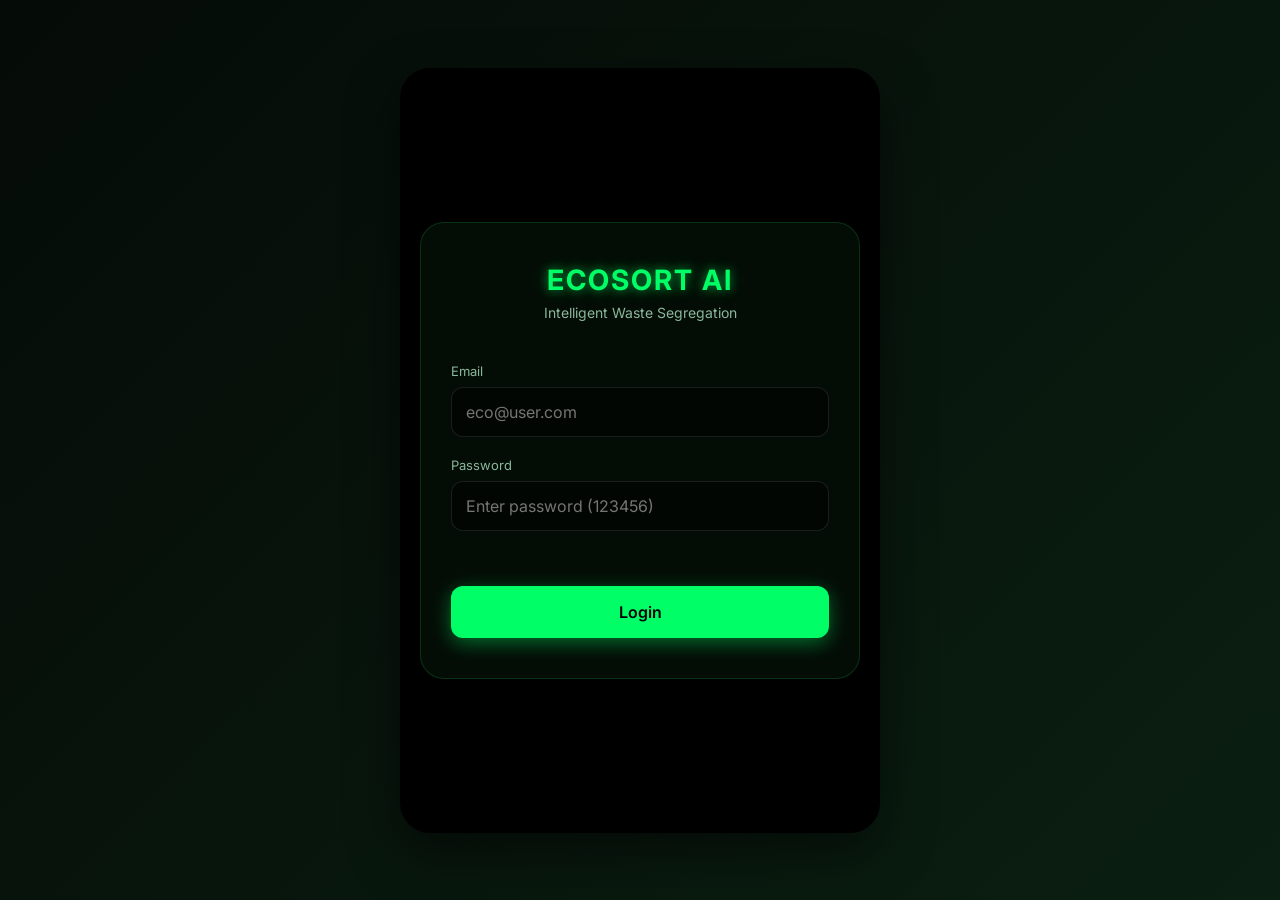
==== index.html @ d66d532b "Rename index .html to index.html" ====
<!DOCTYPE html>
<html lang="en">

<head>
    <meta charset="UTF-8">
    <meta name="viewport" content="width=device-width, initial-scale=1.0">
    <title>ECOSORT AI — Intelligent Waste Segregation & Eco-Reward System</title>
    <link href="https://fonts.googleapis.com/css2?family=Inter:wght@300;400;600;700&display=swap" rel="stylesheet">
    <link rel="stylesheet" href="style.css">
</head>

<body>
    <div class="app-container">

        <!-- Screen 1: Login -->
        <section id="login-screen" class="screen active">
            <div class="glass-card">
                <div class="logo">
                    <h2>ECOSORT AI</h2>
                    <p>Intelligent Waste Segregation</p>
                </div>
                <form id="login-form">
                    <div class="input-group">
                        <label for="email">Email</label>
                        <input type="email" id="email" required placeholder="eco@user.com">
                    </div>
                    <div class="input-group">
                        <label for="password">Password</label>
                        <input type="password" id="password" required placeholder="Enter password (123456)">
                    </div>
                    <div id="login-error" class="error-msg"></div>
                    <button type="submit" class="btn primary-btn glow">Login</button>
                </form>
            </div>
        </section>

        <!-- Screen 2: QR Scan -->
        <section id="scan-screen" class="screen">
            <div class="glass-card text-center">
                <h2>Scan Waste QR</h2>
                <p>Align the QR code to start the sorting process</p>

                <div class="scanner-container">
                    <div class="qr-placeholder">
                        <div class="scan-line" id="scan-line"></div>
                        <img src="qr-code.jpeg" class="qr-image" alt="Waste QR Code">
                    </div>
                </div>

                <div id="scan-success-msg" class="success-msg hidden">✓ Scan Successful — Welcome, Eco User!</div>
                <button id="btn-scan" class="btn primary-btn glow mt-20">Scan QR</button>
            </div>
        </section>

        <!-- Screen 3: Waste Type Selection -->
        <section id="type-screen" class="screen">
            <div class="glass-card text-center">
                <h2>Select Waste Type</h2>
                <p>Help the AI categorize the scanned item</p>

                <div class="waste-types">
                    <div class="waste-card" data-type="dry">
                        <div class="icon">🍂</div>
                        <h3>Dry Waste</h3>
                        <p>Paper, plastic, glass</p>
                    </div>
                    <div class="waste-card" data-type="wet">
                        <div class="icon">💧</div>
                        <h3>Wet Waste</h3>
                        <p>Food, organic matter</p>
                    </div>
                </div>
            </div>
        </section>

        <!-- Screen 4: Weight Measurement -->
        <section id="weight-screen" class="screen">
            <div class="glass-card text-center">
                <h2>Measuring Weight</h2>
                <div class="measurement-container">
                    <div id="measuring-loader" class="loader">
                        <div class="spinner"></div>
                        <p>Measuring...</p>
                    </div>
                    <div id="weight-result" class="weight-display hidden">
                        <span id="weight-value">0</span><span class="unit">g</span>
                    </div>
                </div>
            </div>
        </section>

        <!-- Screen 5: Automatic Sorting -->
        <section id="sorting-screen" class="screen">
            <div class="glass-card text-center">
                <h2>Sorting Waste</h2>
                <div class="sorting-container">
                    <div class="sorting-animation">
                        <div class="box"></div>
                        <div class="arrow">⬇️</div>
                        <div class="bin">🗑️</div>
                    </div>
                    <p id="sorting-status">Analyzing and sorting...</p>
                    <h3 id="sorting-success" class="success-msg hidden">✓ Waste Sorted Successfully</h3>
                </div>
            </div>
        </section>

        <!-- Screen 6: Eco Points -->
        <section id="points-screen" class="screen">
            <div class="glass-card text-center">
                <h2>Eco Points Earned!</h2>
                <div class="points-container">
                    <div class="points-circle glow-circle">
                        <span class="plus">+</span><span id="points-added">10</span>
                    </div>
                    <div class="total-points-display">
                        Total Points: <strong id="total-points">0</strong>
                    </div>
                    <div class="progress-bar-container">
                        <div class="progress-bar" id="points-progress"></div>
                    </div>
                </div>
                <p class="points-msg">Great job! You are making a difference.</p>
                <button id="btn-next-badge" class="btn primary-btn glow mt-20">View Reward</button>
            </div>
        </section>

        <!-- Screen 7: Reward Badge -->
        <section id="badge-screen" class="screen">
            <div class="glass-card text-center">
                <h2>Your Eco Badge</h2>
                <div class="badge-container">
                    <div id="badge-icon" class="badge-icon glow-icon">🌱</div>
                    <h3 id="badge-title">Beginner</h3>
                    <p id="badge-desc">Start your eco journey!</p>
                </div>

                <div class="feedback-quotes">
                    <p id="random-quote" class="italic-quote">“Small action. Big impact. Keep going! 💚”</p>
                </div>

                <button id="btn-sort-another" class="btn outline-btn mt-20">Sort Another Item</button>
            </div>
        </section>

    </div>

    <!-- App Logic -->
    <script src="script.js"></script>
</body>

</html>
---- style.css ----
:root {
    --bg-color-start: #050b07;
    --bg-color-end: #0a1f11;
    --card-bg: rgba(10, 31, 17, 0.4);
    --card-border: rgba(30, 200, 80, 0.2);
    --neon-green: #00ff66;
    --neon-glow: 0 0 10px rgba(0, 255, 102, 0.5), 0 0 20px rgba(0, 255, 102, 0.3);
    --text-primary: #e0f2e5;
    --text-secondary: #8ab89a;
    --error-color: #ff3b30;
}

* {
    box-sizing: border-box;
    margin: 0;
    padding: 0;
    font-family: 'Inter', sans-serif;
}

body {
    background: linear-gradient(135deg, var(--bg-color-start), var(--bg-color-end));
    color: var(--text-primary);
    min-height: 100vh;
    display: flex;
    justify-content: center;
    align-items: center;
    overflow: hidden; /* Single page app feel */
}

.app-container {
    width: 100%;
    max-width: 480px;
    height: 100vh;
    position: relative;
    display: flex;
    justify-content: center;
    align-items: center;
    padding: 20px;
}

@media (min-width: 481px) {
    .app-container {
        height: 85vh;
        max-height: 800px;
        border-radius: 30px;
        box-shadow: 0 20px 50px rgba(0,0,0,0.5);
        background: #000;
        overflow: hidden;
    }
}

/* Screen Transitions */
.screen {
    position: absolute;
    top: 0;
    left: 0;
    width: 100%;
    height: 100%;
    padding: 20px;
    display: flex;
    justify-content: center;
    align-items: center;
    opacity: 0;
    visibility: hidden;
    transition: opacity 0.4s ease-in-out, transform 0.4s ease-in-out;
    transform: translateY(20px) scale(0.98);
}

.screen.active {
    opacity: 1;
    visibility: visible;
    transform: translateY(0) scale(1);
}

/* Glassmorphism Cards */
.glass-card {
    background: var(--card-bg);
    backdrop-filter: blur(12px);
    -webkit-backdrop-filter: blur(12px);
    border: 1px solid var(--card-border);
    border-radius: 24px;
    padding: 40px 30px;
    width: 100%;
    box-shadow: 0 10px 30px rgba(0,0,0,0.3);
    text-align: center;
}

.logo h2 {
    font-size: 28px;
    font-weight: 700;
    letter-spacing: 2px;
    color: var(--neon-green);
    text-shadow: var(--neon-glow);
    margin-bottom: 5px;
}

.logo p {
    color: var(--text-secondary);
    font-size: 14px;
    margin-bottom: 40px;
}

h2 {
    font-size: 24px;
    font-weight: 600;
    margin-bottom: 10px;
    color: #fff;
}

p {
    color: var(--text-secondary);
    font-size: 14px;
    margin-bottom: 25px;
    line-height: 1.5;
}

/* Forms and Inputs */
.input-group {
    text-align: left;
    margin-bottom: 20px;
}

.input-group label {
    display: block;
    margin-bottom: 8px;
    font-size: 13px;
    color: var(--text-secondary);
}

.input-group input {
    width: 100%;
    padding: 14px;
    background: rgba(0,0,0,0.5);
    border: 1px solid rgba(255,255,255,0.1);
    border-radius: 12px;
    color: #fff;
    font-size: 16px;
    transition: all 0.3s ease;
}

.input-group input:focus {
    outline: none;
    border-color: var(--neon-green);
    box-shadow: 0 0 10px rgba(0, 255, 102, 0.2);
}

.error-msg {
    color: var(--error-color);
    font-size: 13px;
    margin-bottom: 15px;
    min-height: 20px;
}

.success-msg {
    color: var(--neon-green);
    font-weight: 600;
    margin-top: 15px;
    animation: fadeIn 0.3s ease;
}

.hidden {
    display: none !important;
}

/* Buttons */
.btn {
    width: 100%;
    padding: 16px;
    border: none;
    border-radius: 12px;
    font-size: 16px;
    font-weight: 600;
    cursor: pointer;
    transition: all 0.3s ease;
}

.primary-btn {
    background: var(--neon-green);
    color: #000;
}

.primary-btn:hover {
    background: #00e65c;
    transform: translateY(-2px);
}

.primary-btn.glow {
    box-shadow: 0 5px 20px rgba(0, 255, 102, 0.4);
}

.primary-btn.glow:active {
    transform: translateY(0);
    box-shadow: 0 2px 10px rgba(0, 255, 102, 0.4);
}

.outline-btn {
    background: transparent;
    color: var(--neon-green);
    border: 1px solid var(--neon-green);
}

.outline-btn:hover {
    background: rgba(0, 255, 102, 0.1);
}

.mt-20 { margin-top: 20px; }

/* QR Scanner */
.scanner-container {
    position: relative;
    width: 220px;
    height: 220px;
    margin: 0 auto 30px;
    border: 2px solid rgba(0, 255, 102, 0.3);
    border-radius: 20px;
    overflow: hidden;
    display: flex;
    justify-content: center;
    align-items: center;
    background: rgba(0,0,0,0.4);
}

.qr-image {
    width: 140px;
    height: 140px;
    object-fit: cover;
    border-radius: 10px;
    opacity: 0.8;
}

.scan-line {
    position: absolute;
    top: 0;
    left: 0;
    width: 100%;
    height: 4px;
    background: var(--neon-green);
    box-shadow: 0 0 15px var(--neon-green);
    display: none;
}

@keyframes scan {
    0% { top: 0; }
    50% { top: 100%; }
    100% { top: 0; }
}

.scanning .scan-line {
    display: block;
    animation: scan 2s linear infinite;
}

.scanning .qr-image {
    opacity: 1;
    filter: drop-shadow(0 0 8px var(--neon-green));
}

/* Waste Types */
.waste-types {
    display: flex;
    gap: 15px;
    margin-top: 20px;
}

.waste-card {
    flex: 1;
    background: rgba(255,255,255,0.03);
    border: 1px solid rgba(255,255,255,0.1);
    border-radius: 16px;
    padding: 20px 10px;
    cursor: pointer;
    transition: all 0.3s ease;
}

.waste-card:hover {
    background: rgba(255,255,255,0.08);
}

.waste-card.selected {
    border-color: var(--neon-green);
    background: rgba(0, 255, 102, 0.1);
    box-shadow: inset 0 0 15px rgba(0, 255, 102, 0.2);
}

.waste-card .icon {
    font-size: 32px;
    margin-bottom: 10px;
}

.waste-card h3 {
    font-size: 16px;
    color: #fff;
    margin-bottom: 5px;
}

.waste-card p {
    font-size: 11px;
    margin-bottom: 0;
}

/* Loader & Weight Display */
.measurement-container {
    height: 150px;
    display: flex;
    flex-direction: column;
    justify-content: center;
    align-items: center;
}

.loader {
    display: flex;
    flex-direction: column;
    align-items: center;
}

.spinner {
    width: 50px;
    height: 50px;
    border: 3px solid rgba(0, 255, 102, 0.1);
    border-top: 3px solid var(--neon-green);
    border-radius: 50%;
    animation: spin 1s linear infinite;
    margin-bottom: 15px;
}

@keyframes spin {
    0% { transform: rotate(0deg); }
    100% { transform: rotate(360deg); }
}

.weight-display {
    animation: scaleIn 0.5s cubic-bezier(0.175, 0.885, 0.32, 1.275);
}

#weight-value {
    font-size: 64px;
    font-weight: 700;
    color: var(--neon-green);
    text-shadow: var(--neon-glow);
}

.unit {
    font-size: 24px;
    color: var(--text-secondary);
    margin-left: 5px;
}

/* Sorting Animation */
.sorting-container {
    margin: 30px 0;
}

.sorting-animation {
    display: flex;
    flex-direction: column;
    align-items: center;
    gap: 15px;
    margin-bottom: 30px;
    height: 120px;
}

.sorting-animation .box {
    width: 40px;
    height: 40px;
    background: var(--text-secondary);
    border-radius: 8px;
    animation: moveDown 2s ease-in-out infinite;
}

.sorting-animation .arrow {
    font-size: 24px;
    opacity: 0.5;
}

.sorting-animation .bin {
    font-size: 40px;
}

@keyframes moveDown {
    0% { transform: translateY(-10px); opacity: 0; }
    30% { opacity: 1; }
    70% { transform: translateY(30px); opacity: 1; }
    100% { transform: translateY(40px); opacity: 0; }
}

/* Points Screen */
.points-container {
    margin: 30px 0;
}

.points-circle {
    width: 120px;
    height: 120px;
    border-radius: 50%;
    border: 2px solid var(--neon-green);
    margin: 0 auto 20px;
    display: flex;
    justify-content: center;
    align-items: center;
    font-size: 36px;
    font-weight: 700;
    color: var(--neon-green);
    background: rgba(0, 255, 102, 0.05);
}

.glow-circle {
    box-shadow: 0 0 30px rgba(0, 255, 102, 0.2), inset 0 0 20px rgba(0, 255, 102, 0.1);
    animation: pulseGlow 2s infinite alternate;
}

@keyframes pulseGlow {
    from { box-shadow: 0 0 20px rgba(0, 255, 102, 0.2), inset 0 0 10px rgba(0, 255, 102, 0.1); }
    to { box-shadow: 0 0 40px rgba(0, 255, 102, 0.4), inset 0 0 25px rgba(0, 255, 102, 0.2); }
}

.total-points-display {
    font-size: 18px;
    margin-bottom: 15px;
}

.progress-bar-container {
    width: 100%;
    height: 8px;
    background: rgba(255,255,255,0.1);
    border-radius: 4px;
    overflow: hidden;
}

.progress-bar {
    height: 100%;
    width: 0%;
    background: var(--neon-green);
    box-shadow: 0 0 10px var(--neon-green);
    transition: width 1s ease-out;
}

/* Badge Screen */
.badge-container {
    padding: 30px;
    background: rgba(255,255,255,0.02);
    border-radius: 20px;
    margin-bottom: 20px;
}

.badge-icon {
    font-size: 80px;
    margin-bottom: 15px;
    display: inline-block;
}

.glow-icon {
    filter: drop-shadow(0 0 15px rgba(255, 255, 255, 0.3));
    animation: float 3s ease-in-out infinite;
}

@keyframes float {
    0% { transform: translateY(0px); }
    50% { transform: translateY(-10px); }
    100% { transform: translateY(0px); }
}

#badge-title {
    font-size: 22px;
    color: var(--neon-green);
}

.italic-quote {
    font-style: italic;
    color: #fff;
    opacity: 0.8;
    margin: 20px 0;
    font-size: 15px;
    min-height: 45px;
}

/* Keyframes */
@keyframes fadeIn {
    from { opacity: 0; transform: translateY(5px); }
    to { opacity: 1; transform: translateY(0); }
}

@keyframes scaleIn {
    from { opacity: 0; transform: scale(0.8); }
    to { opacity: 1; transform: scale(1); }
}
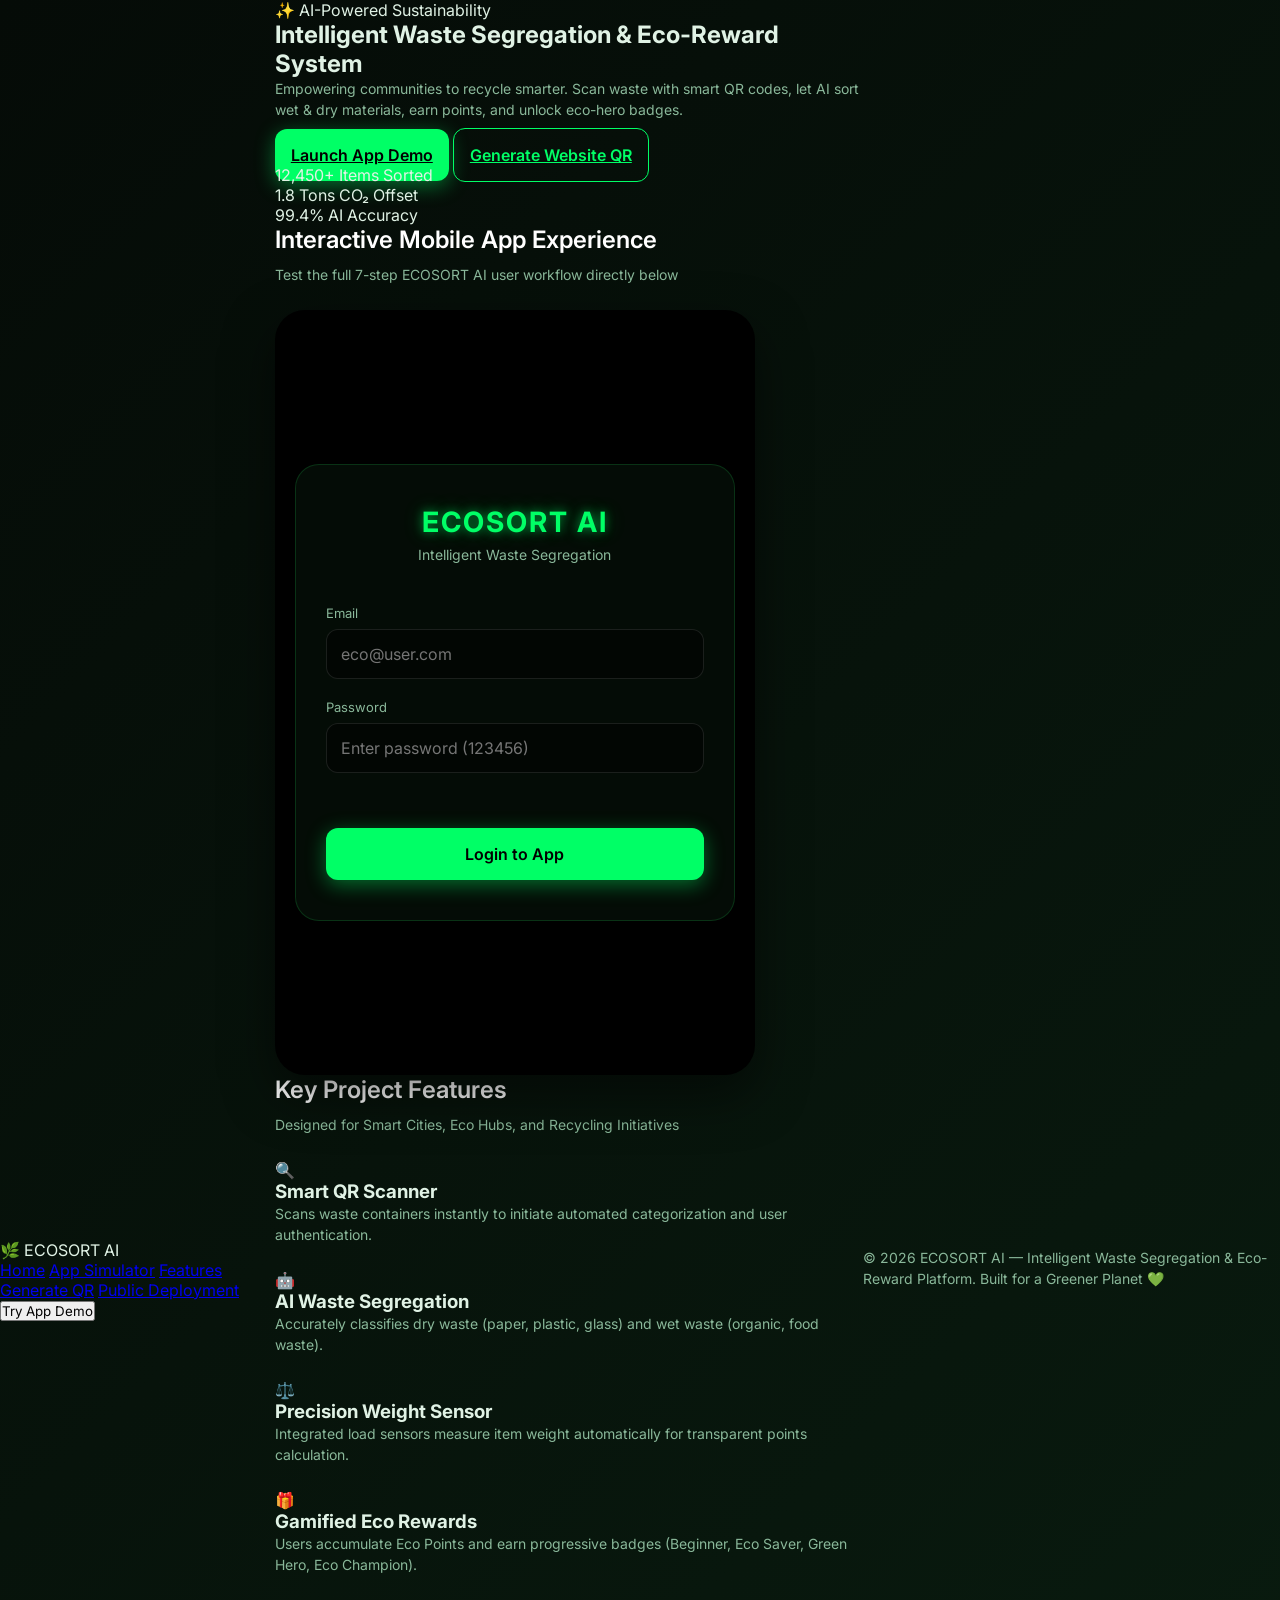
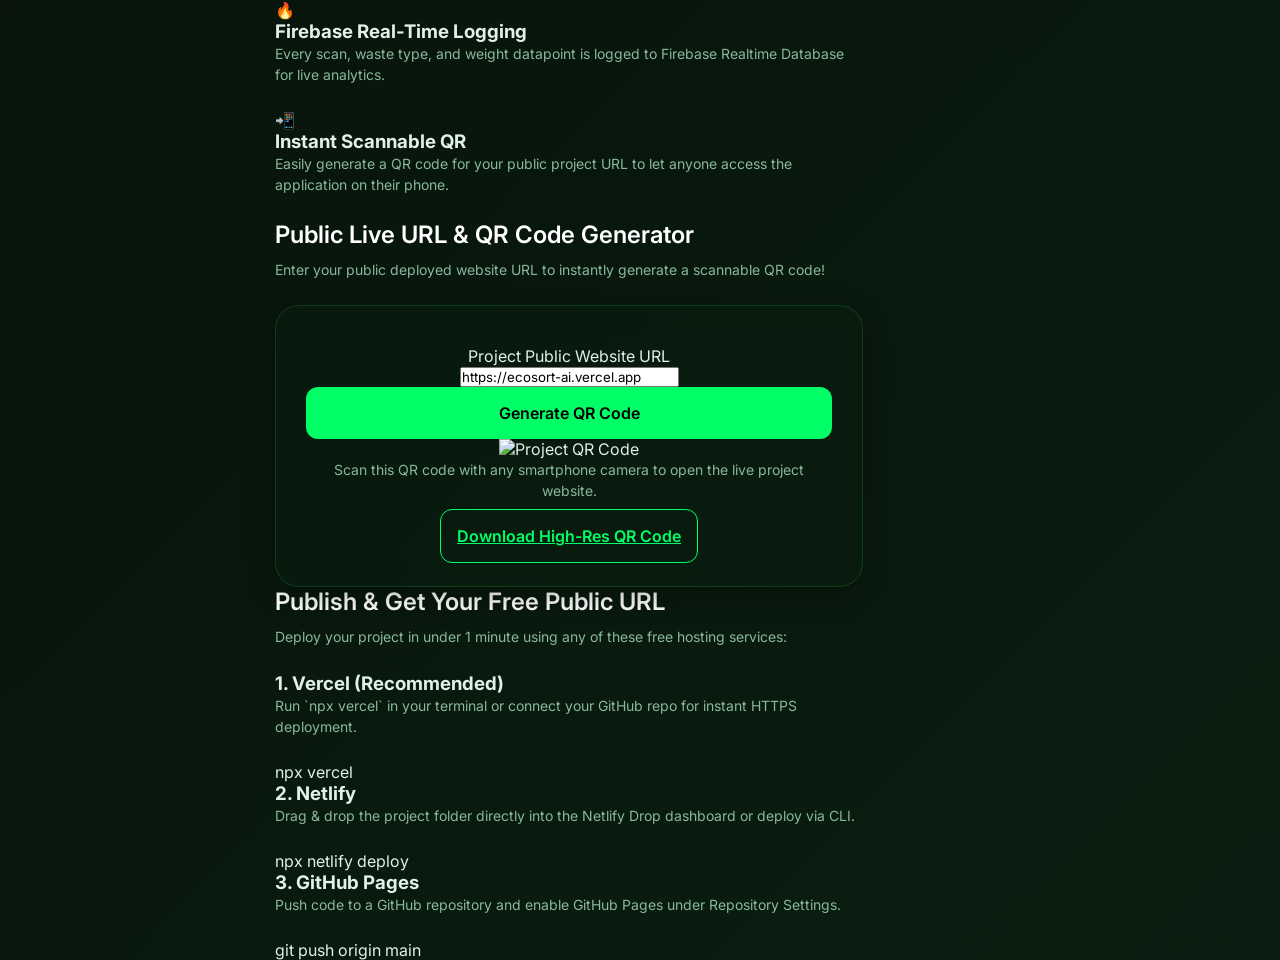
==== commit 76e6d80a: "Add files via upload" ====
--- a/index.html
+++ b/index.html
@@ -4,146 +4,302 @@
 <head>
     <meta charset="UTF-8">
     <meta name="viewport" content="width=device-width, initial-scale=1.0">
-    <title>ECOSORT AI — Intelligent Waste Segregation & Eco-Reward System</title>
-    <link href="https://fonts.googleapis.com/css2?family=Inter:wght@300;400;600;700&display=swap" rel="stylesheet">
+    <title>ECOSORT AI — Intelligent Waste Segregation & Eco-Reward Platform</title>
+    <meta name="description" content="AI-Powered Waste Segregation and Eco-Reward System. Scan waste, segregate automatically, and earn rewards for a cleaner planet.">
+    <link href="https://fonts.googleapis.com/css2?family=Inter:wght@300;400;500;600;700;800&display=swap" rel="stylesheet">
     <link rel="stylesheet" href="style.css">
 </head>
 
 <body>
-    <div class="app-container">
-
-        <!-- Screen 1: Login -->
-        <section id="login-screen" class="screen active">
-            <div class="glass-card">
-                <div class="logo">
-                    <h2>ECOSORT AI</h2>
-                    <p>Intelligent Waste Segregation</p>
-                </div>
-                <form id="login-form">
-                    <div class="input-group">
-                        <label for="email">Email</label>
-                        <input type="email" id="email" required placeholder="eco@user.com">
-                    </div>
-                    <div class="input-group">
-                        <label for="password">Password</label>
-                        <input type="password" id="password" required placeholder="Enter password (123456)">
-                    </div>
-                    <div id="login-error" class="error-msg"></div>
-                    <button type="submit" class="btn primary-btn glow">Login</button>
-                </form>
-            </div>
-        </section>
-
-        <!-- Screen 2: QR Scan -->
-        <section id="scan-screen" class="screen">
-            <div class="glass-card text-center">
-                <h2>Scan Waste QR</h2>
-                <p>Align the QR code to start the sorting process</p>
-
-                <div class="scanner-container">
-                    <div class="qr-placeholder">
-                        <div class="scan-line" id="scan-line"></div>
-                        <img src="qr-code.jpeg" class="qr-image" alt="Waste QR Code">
-                    </div>
-                </div>
-
-                <div id="scan-success-msg" class="success-msg hidden">✓ Scan Successful — Welcome, Eco User!</div>
-                <button id="btn-scan" class="btn primary-btn glow mt-20">Scan QR</button>
-            </div>
-        </section>
-
-        <!-- Screen 3: Waste Type Selection -->
-        <section id="type-screen" class="screen">
-            <div class="glass-card text-center">
-                <h2>Select Waste Type</h2>
-                <p>Help the AI categorize the scanned item</p>
-
-                <div class="waste-types">
-                    <div class="waste-card" data-type="dry">
-                        <div class="icon">🍂</div>
-                        <h3>Dry Waste</h3>
-                        <p>Paper, plastic, glass</p>
-                    </div>
-                    <div class="waste-card" data-type="wet">
-                        <div class="icon">💧</div>
-                        <h3>Wet Waste</h3>
-                        <p>Food, organic matter</p>
-                    </div>
-                </div>
-            </div>
-        </section>
-
-        <!-- Screen 4: Weight Measurement -->
-        <section id="weight-screen" class="screen">
-            <div class="glass-card text-center">
-                <h2>Measuring Weight</h2>
-                <div class="measurement-container">
-                    <div id="measuring-loader" class="loader">
-                        <div class="spinner"></div>
-                        <p>Measuring...</p>
-                    </div>
-                    <div id="weight-result" class="weight-display hidden">
-                        <span id="weight-value">0</span><span class="unit">g</span>
-                    </div>
-                </div>
-            </div>
-        </section>
-
-        <!-- Screen 5: Automatic Sorting -->
-        <section id="sorting-screen" class="screen">
-            <div class="glass-card text-center">
-                <h2>Sorting Waste</h2>
-                <div class="sorting-container">
-                    <div class="sorting-animation">
-                        <div class="box"></div>
-                        <div class="arrow">⬇️</div>
-                        <div class="bin">🗑️</div>
-                    </div>
-                    <p id="sorting-status">Analyzing and sorting...</p>
-                    <h3 id="sorting-success" class="success-msg hidden">✓ Waste Sorted Successfully</h3>
-                </div>
-            </div>
-        </section>
-
-        <!-- Screen 6: Eco Points -->
-        <section id="points-screen" class="screen">
-            <div class="glass-card text-center">
-                <h2>Eco Points Earned!</h2>
-                <div class="points-container">
-                    <div class="points-circle glow-circle">
-                        <span class="plus">+</span><span id="points-added">10</span>
-                    </div>
-                    <div class="total-points-display">
-                        Total Points: <strong id="total-points">0</strong>
-                    </div>
-                    <div class="progress-bar-container">
-                        <div class="progress-bar" id="points-progress"></div>
-                    </div>
-                </div>
-                <p class="points-msg">Great job! You are making a difference.</p>
-                <button id="btn-next-badge" class="btn primary-btn glow mt-20">View Reward</button>
-            </div>
-        </section>
-
-        <!-- Screen 7: Reward Badge -->
-        <section id="badge-screen" class="screen">
-            <div class="glass-card text-center">
-                <h2>Your Eco Badge</h2>
-                <div class="badge-container">
-                    <div id="badge-icon" class="badge-icon glow-icon">🌱</div>
-                    <h3 id="badge-title">Beginner</h3>
-                    <p id="badge-desc">Start your eco journey!</p>
-                </div>
-
-                <div class="feedback-quotes">
-                    <p id="random-quote" class="italic-quote">“Small action. Big impact. Keep going! 💚”</p>
-                </div>
-
-                <button id="btn-sort-another" class="btn outline-btn mt-20">Sort Another Item</button>
-            </div>
-        </section>
-
-    </div>
+
+    <!-- Header / Navbar -->
+    <header class="navbar">
+        <div class="nav-container">
+            <div class="logo">
+                <span class="logo-icon">🌿</span>
+                <span class="logo-text">ECOSORT <span class="highlight">AI</span></span>
+            </div>
+            <nav class="nav-links">
+                <a href="#hero">Home</a>
+                <a href="#simulator">App Simulator</a>
+                <a href="#features">Features</a>
+                <a href="#qr-generator">Generate QR</a>
+                <a href="#deploy">Public Deployment</a>
+            </nav>
+            <button class="nav-btn" onclick="scrollToSection('simulator')">Try App Demo</button>
+        </div>
+    </header>
+
+    <!-- Main Content Area -->
+    <main>
+
+        <!-- Hero Section -->
+        <section id="hero" class="hero-section">
+            <div class="hero-content">
+                <div class="badge-pill">✨ AI-Powered Sustainability</div>
+                <h1>Intelligent Waste Segregation & <span class="neon-text">Eco-Reward System</span></h1>
+                <p>Empowering communities to recycle smarter. Scan waste with smart QR codes, let AI sort wet & dry materials, earn points, and unlock eco-hero badges.</p>
+                <div class="hero-actions">
+                    <a href="#simulator" class="btn primary-btn glow">Launch App Demo</a>
+                    <a href="#qr-generator" class="btn outline-btn">Generate Website QR</a>
+                </div>
+                <div class="hero-stats">
+                    <div class="stat-item">
+                        <span class="stat-num" id="stat-sorted">12,450+</span>
+                        <span class="stat-label">Items Sorted</span>
+                    </div>
+                    <div class="stat-item">
+                        <span class="stat-num" id="stat-co2">1.8 Tons</span>
+                        <span class="stat-label">CO₂ Offset</span>
+                    </div>
+                    <div class="stat-item">
+                        <span class="stat-num" id="stat-accuracy">99.4%</span>
+                        <span class="stat-label">AI Accuracy</span>
+                    </div>
+                </div>
+            </div>
+        </section>
+
+        <!-- Interactive App Simulator Section -->
+        <section id="simulator" class="simulator-section">
+            <div class="section-header">
+                <h2>Interactive Mobile App Experience</h2>
+                <p>Test the full 7-step ECOSORT AI user workflow directly below</p>
+            </div>
+
+            <div class="app-container">
+
+                <!-- Screen 1: Login -->
+                <section id="login-screen" class="screen active">
+                    <div class="glass-card">
+                        <div class="logo">
+                            <h2>ECOSORT AI</h2>
+                            <p>Intelligent Waste Segregation</p>
+                        </div>
+                        <form id="login-form">
+                            <div class="input-group">
+                                <label for="email">Email</label>
+                                <input type="email" id="email" required placeholder="eco@user.com">
+                            </div>
+                            <div class="input-group">
+                                <label for="password">Password</label>
+                                <input type="password" id="password" required placeholder="Enter password (123456)">
+                            </div>
+                            <div id="login-error" class="error-msg"></div>
+                            <button type="submit" class="btn primary-btn glow">Login to App</button>
+                        </form>
+                    </div>
+                </section>
+
+                <!-- Screen 2: QR Scan -->
+                <section id="scan-screen" class="screen">
+                    <div class="glass-card text-center">
+                        <h2>Scan Waste QR</h2>
+                        <p>Align the QR code to start the sorting process</p>
+
+                        <div class="scanner-container">
+                            <div class="qr-placeholder">
+                                <div class="scan-line" id="scan-line"></div>
+                                <img src="QR.jfif" class="qr-image" alt="Waste QR Code">
+                            </div>
+                        </div>
+
+                        <div id="scan-success-msg" class="success-msg hidden">✓ Scan Successful — Welcome, Eco User!</div>
+                        <button id="btn-scan" class="btn primary-btn glow mt-20">Scan QR</button>
+                    </div>
+                </section>
+
+                <!-- Screen 3: Waste Type Selection -->
+                <section id="type-screen" class="screen">
+                    <div class="glass-card text-center">
+                        <h2>Select Waste Type</h2>
+                        <p>Help the AI categorize the scanned item</p>
+
+                        <div class="waste-types">
+                            <div class="waste-card" data-type="dry">
+                                <div class="icon">🍂</div>
+                                <h3>Dry Waste</h3>
+                                <p>Paper, plastic, glass</p>
+                            </div>
+                            <div class="waste-card" data-type="wet">
+                                <div class="icon">💧</div>
+                                <h3>Wet Waste</h3>
+                                <p>Food, organic matter</p>
+                            </div>
+                        </div>
+                    </div>
+                </section>
+
+                <!-- Screen 4: Weight Measurement -->
+                <section id="weight-screen" class="screen">
+                    <div class="glass-card text-center">
+                        <h2>Measuring Weight</h2>
+                        <div class="measurement-container">
+                            <div id="measuring-loader" class="loader">
+                                <div class="spinner"></div>
+                                <p>Measuring...</p>
+                            </div>
+                            <div id="weight-result" class="weight-display hidden">
+                                <span id="weight-value">0</span><span class="unit">g</span>
+                            </div>
+                        </div>
+                    </div>
+                </section>
+
+                <!-- Screen 5: Automatic Sorting -->
+                <section id="sorting-screen" class="screen">
+                    <div class="glass-card text-center">
+                        <h2>Sorting Waste</h2>
+                        <div class="sorting-container">
+                            <div class="sorting-animation">
+                                <div class="box"></div>
+                                <div class="arrow">⬇️</div>
+                                <div class="bin">🗑️</div>
+                            </div>
+                            <p id="sorting-status">Analyzing and sorting...</p>
+                            <h3 id="sorting-success" class="success-msg hidden">✓ Waste Sorted Successfully</h3>
+                        </div>
+                    </div>
+                </section>
+
+                <!-- Screen 6: Eco Points -->
+                <section id="points-screen" class="screen">
+                    <div class="glass-card text-center">
+                        <h2>Eco Points Earned!</h2>
+                        <div class="points-container">
+                            <div class="points-circle glow-circle">
+                                <span class="plus">+</span><span id="points-added">10</span>
+                            </div>
+                            <div class="total-points-display">
+                                Total Points: <strong id="total-points">0</strong>
+                            </div>
+                            <div class="progress-bar-container">
+                                <div class="progress-bar" id="points-progress"></div>
+                            </div>
+                        </div>
+                        <p class="points-msg">Great job! You are making a difference.</p>
+                        <button id="btn-next-badge" class="btn primary-btn glow mt-20">View Reward</button>
+                    </div>
+                </section>
+
+                <!-- Screen 7: Reward Badge -->
+                <section id="badge-screen" class="screen">
+                    <div class="glass-card text-center">
+                        <h2>Your Eco Badge</h2>
+                        <div class="badge-container">
+                            <div id="badge-icon" class="badge-icon glow-icon">🌱</div>
+                            <h3 id="badge-title">Beginner</h3>
+                            <p id="badge-desc">Start your eco journey!</p>
+                        </div>
+
+                        <div class="feedback-quotes">
+                            <p id="random-quote" class="italic-quote">“Small action. Big impact. Keep going! 💚”</p>
+                        </div>
+
+                        <button id="btn-sort-another" class="btn outline-btn mt-20">Sort Another Item</button>
+                    </div>
+                </section>
+
+            </div>
+        </section>
+
+        <!-- Features Grid -->
+        <section id="features" class="features-section">
+            <div class="section-header">
+                <h2>Key Project Features</h2>
+                <p>Designed for Smart Cities, Eco Hubs, and Recycling Initiatives</p>
+            </div>
+            <div class="features-grid">
+                <div class="feature-card">
+                    <div class="feature-icon">🔍</div>
+                    <h3>Smart QR Scanner</h3>
+                    <p>Scans waste containers instantly to initiate automated categorization and user authentication.</p>
+                </div>
+                <div class="feature-card">
+                    <div class="feature-icon">🤖</div>
+                    <h3>AI Waste Segregation</h3>
+                    <p>Accurately classifies dry waste (paper, plastic, glass) and wet waste (organic, food waste).</p>
+                </div>
+                <div class="feature-card">
+                    <div class="feature-icon">⚖️</div>
+                    <h3>Precision Weight Sensor</h3>
+                    <p>Integrated load sensors measure item weight automatically for transparent points calculation.</p>
+                </div>
+                <div class="feature-card">
+                    <div class="feature-icon">🎁</div>
+                    <h3>Gamified Eco Rewards</h3>
+                    <p>Users accumulate Eco Points and earn progressive badges (Beginner, Eco Saver, Green Hero, Eco Champion).</p>
+                </div>
+                <div class="feature-card">
+                    <div class="feature-icon">🔥</div>
+                    <h3>Firebase Real-Time Logging</h3>
+                    <p>Every scan, waste type, and weight datapoint is logged to Firebase Realtime Database for live analytics.</p>
+                </div>
+                <div class="feature-card">
+                    <div class="feature-icon">📲</div>
+                    <h3>Instant Scannable QR</h3>
+                    <p>Easily generate a QR code for your public project URL to let anyone access the application on their phone.</p>
+                </div>
+            </div>
+        </section>
+
+        <!-- Live QR Generator Section -->
+        <section id="qr-generator" class="qr-section">
+            <div class="section-header">
+                <h2>Public Live URL & QR Code Generator</h2>
+                <p>Enter your public deployed website URL to instantly generate a scannable QR code!</p>
+            </div>
+            <div class="qr-generator-card glass-card">
+                <div class="qr-inputs">
+                    <label for="public-url-input">Project Public Website URL</label>
+                    <div class="url-input-wrapper">
+                        <input type="url" id="public-url-input" placeholder="https://your-project.vercel.app" value="https://ecosort-ai.vercel.app">
+                        <button id="btn-generate-qr" class="btn primary-btn">Generate QR Code</button>
+                    </div>
+                </div>
+
+                <div class="qr-result-box">
+                    <div class="qr-preview-wrapper" id="qr-preview-wrapper">
+                        <img id="generated-qr-img" src="https://api.qrserver.com/v1/create-qr-code/?size=200x200&data=https://ecosort-ai.vercel.app" alt="Project QR Code">
+                    </div>
+                    <p class="qr-instruction">Scan this QR code with any smartphone camera to open the live project website.</p>
+                    <a id="download-qr-btn" href="https://api.qrserver.com/v1/create-qr-code/?size=400x400&data=https://ecosort-ai.vercel.app" target="_blank" download="ecosort-qr-code.png" class="btn outline-btn">Download High-Res QR Code</a>
+                </div>
+            </div>
+        </section>
+
+        <!-- Deployment Guide Section -->
+        <section id="deploy" class="deploy-section">
+            <div class="section-header">
+                <h2>Publish & Get Your Free Public URL</h2>
+                <p>Deploy your project in under 1 minute using any of these free hosting services:</p>
+            </div>
+
+            <div class="deploy-cards">
+                <div class="deploy-card">
+                    <h3>1. Vercel (Recommended)</h3>
+                    <p>Run `npx vercel` in your terminal or connect your GitHub repo for instant HTTPS deployment.</p>
+                    <code class="command-box">npx vercel</code>
+                </div>
+                <div class="deploy-card">
+                    <h3>2. Netlify</h3>
+                    <p>Drag & drop the project folder directly into the Netlify Drop dashboard or deploy via CLI.</p>
+                    <code class="command-box">npx netlify deploy</code>
+                </div>
+                <div class="deploy-card">
+                    <h3>3. GitHub Pages</h3>
+                    <p>Push code to a GitHub repository and enable GitHub Pages under Repository Settings.</p>
+                    <code class="command-box">git push origin main</code>
+                </div>
+            </div>
+        </section>
+
+    </main>
+
+    <!-- Footer -->
+    <footer class="footer">
+        <p>© 2026 ECOSORT AI — Intelligent Waste Segregation & Eco-Reward Platform. Built for a Greener Planet 💚</p>
+    </footer>
 
     <!-- App Logic -->
     <script src="script.js"></script>
